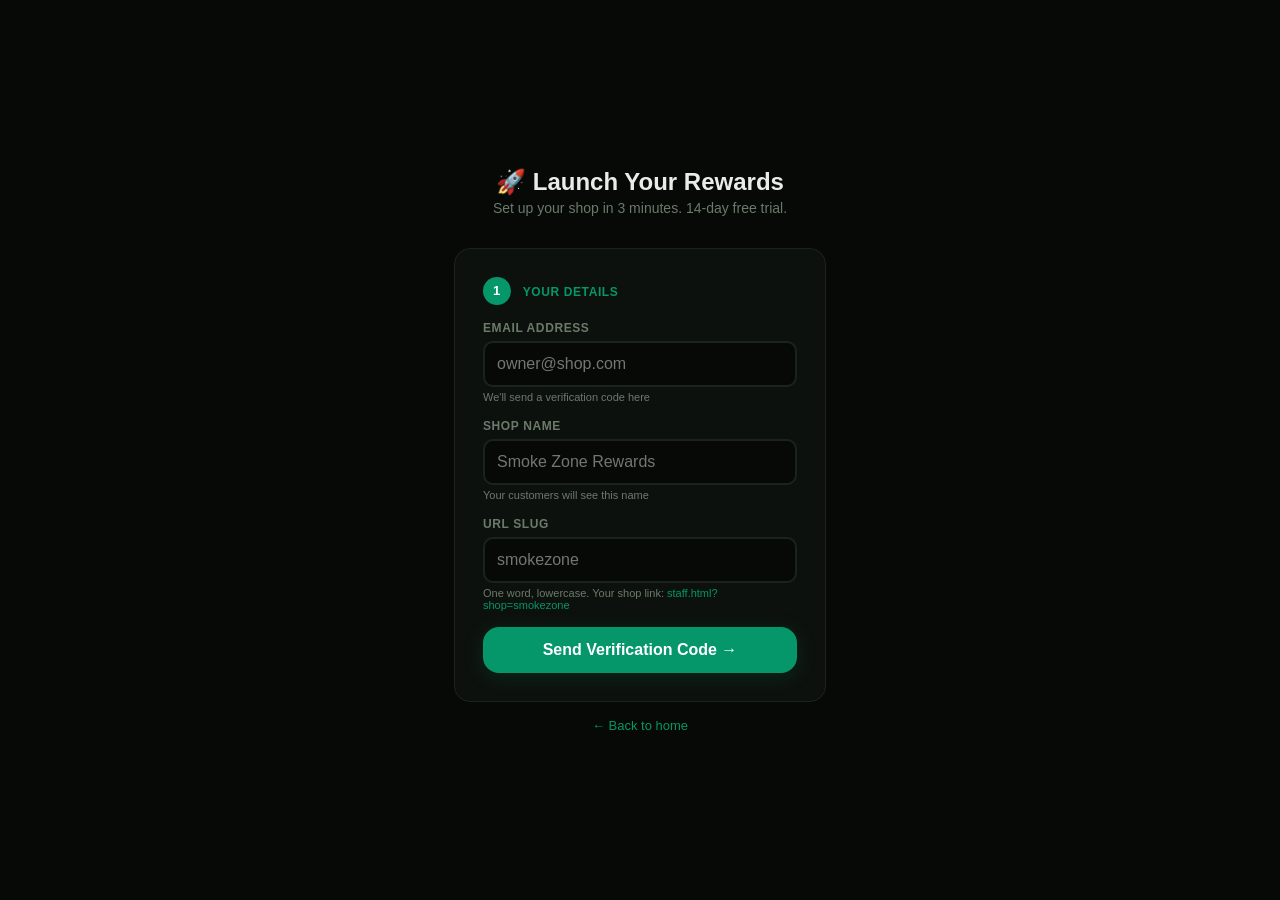
==== admin.html @ e892f33d "v4.0 Multi-tenant SaaS: ?shop=slug routing, per-tenant data isolation, admin onboarding, landing pag" ====
<!DOCTYPE html>
<html lang="en">
<head>
<meta charset="UTF-8">
<meta name="viewport" content="width=device-width, initial-scale=1.0, user-scalable=no, viewport-fit=cover">
<meta name="theme-color" content="#060906">
<title>Setup — Rewards</title>
<style>
*,*::before,*::after{box-sizing:border-box;margin:0;padding:0}
:root{--bg:#060906;--bg-card:#0d110d;--border:#1a241a;--text:#e8ede8;--text-muted:#6b7a6b;--accent:#059669;--accent-glow:rgba(5,150,105,0.18);--danger:#ef4444;--radius:16px;--radius-sm:10px}
body{background:var(--bg);color:var(--text);font-family:-apple-system,BlinkMacSystemFont,'Segoe UI',Roboto,sans-serif;min-height:100dvh;-webkit-font-smoothing:antialiased}
.page{max-width:420px;margin:0 auto;padding:2rem 1.5rem;min-height:100dvh;display:flex;flex-direction:column;justify-content:center}
h1{font-size:1.5rem;font-weight:800;text-align:center;margin-bottom:0.25rem}
.sub{color:var(--text-muted);text-align:center;font-size:0.875rem;margin-bottom:2rem}

.card{background:var(--bg-card);border:1px solid var(--border);border-radius:var(--radius);padding:1.75rem}
.form-group{margin-bottom:1rem}
.form-group label{display:block;font-size:0.75rem;font-weight:700;text-transform:uppercase;letter-spacing:0.05em;color:var(--text-muted);margin-bottom:0.375rem}
.form-group input{width:100%;padding:0.75rem;font-size:1rem;background:var(--bg);border:2px solid var(--border);border-radius:var(--radius-sm);color:var(--text);outline:none;transition:border 0.2s}
.form-group input:focus{border-color:var(--accent)}
.form-group .hint{font-size:0.6875rem;color:var(--text-muted);margin-top:0.25rem}

.btn{display:inline-flex;align-items:center;justify-content:center;gap:0.5rem;width:100%;padding:0.875rem;border:none;border-radius:var(--radius);font-size:1rem;font-weight:700;cursor:pointer;transition:all 0.15s}
.btn-primary{background:var(--accent);color:#fff;box-shadow:0 4px 20px var(--accent-glow)}
.btn-primary:active{transform:scale(0.97)}
.btn-outline{background:transparent;border:2px solid var(--border);color:var(--text-muted)}

.msg{padding:0.75rem;border-radius:8px;font-size:0.8125rem;font-weight:600;margin-top:0.75rem;text-align:center}
.msg-success{background:rgba(5,150,105,0.12);color:var(--accent)}
.msg-error{background:rgba(239,68,68,0.1);color:var(--danger)}
.msg-info{background:rgba(255,255,255,0.04);color:var(--text-muted)}

.urls{margin-top:1.5rem;padding:1rem;background:rgba(5,150,105,0.06);border:1px dashed var(--accent);border-radius:var(--radius-sm);text-align:left}
.urls h3{font-size:0.8125rem;color:var(--accent);margin-bottom:0.5rem}
.urls .url-line{font-size:0.75rem;color:var(--text);font-family:monospace;word-break:break-all;margin-bottom:0.25rem}
.urls .url-label{font-size:0.625rem;color:var(--text-muted);text-transform:uppercase;letter-spacing:0.05em}
.copy-btn{font-size:0.6875rem;padding:0.25rem 0.5rem;background:var(--accent);color:#fff;border:none;border-radius:4px;cursor:pointer;margin-left:0.5rem}

.back-link{text-align:center;margin-top:1rem;font-size:0.8125rem;color:var(--text-muted)}
.back-link a{color:var(--accent);text-decoration:none}

.hidden{display:none!important}
.step-num{display:inline-flex;align-items:center;justify-content:center;width:28px;height:28px;border-radius:50%;background:var(--accent);color:#fff;font-size:0.8125rem;font-weight:700;margin-right:0.5rem}
.step-label{font-size:0.75rem;font-weight:700;color:var(--accent);text-transform:uppercase;letter-spacing:0.05em}
</style>
</head>
<body>
<div class="page">

<!-- STEP 1: Email + Shop Name -->
<div id="step1">
  <h1>🚀 Launch Your Rewards</h1>
  <p class="sub">Set up your shop in 3 minutes. 14-day free trial.</p>
  <div class="card">
    <div class="step-label"><span class="step-num">1</span> Your Details</div>
    <div class="form-group" style="margin-top:1rem">
      <label>Email Address</label>
      <input type="email" id="regEmail" placeholder="owner@shop.com" autocomplete="email">
      <div class="hint">We'll send a verification code here</div>
    </div>
    <div class="form-group">
      <label>Shop Name</label>
      <input type="text" id="regShop" placeholder="Smoke Zone Rewards" autocomplete="off">
      <div class="hint">Your customers will see this name</div>
    </div>
    <div class="form-group">
      <label>URL Slug</label>
      <input type="text" id="regSlug" placeholder="smokezone" autocomplete="off" style="text-transform:lowercase">
      <div class="hint">One word, lowercase. Your shop link: <span id="slugPreview" style="color:var(--accent);">staff.html?shop=smokezone</span></div>
    </div>
    <button class="btn btn-primary" onclick="doRegister()">Send Verification Code →</button>
    <div id="regMsg"></div>
  </div>
  <div class="back-link"><a href="index.html">← Back to home</a></div>
</div>

<!-- STEP 2: Verify Code -->
<div id="step2" class="hidden">
  <h1>📧 Check Your Email</h1>
  <p class="sub">We sent a 6-digit code to <strong id="verifyEmailDisplay"></strong></p>
  <div class="card">
    <div class="step-label"><span class="step-num">2</span> Verify Email</div>
    <div class="form-group" style="margin-top:1rem">
      <label>Verification Code</label>
      <input type="text" id="verifyCode" placeholder="000000" maxlength="6" autocomplete="off" inputmode="numeric" style="text-align:center;font-size:1.5rem;letter-spacing:0.5rem">
    </div>
    <button class="btn btn-primary" onclick="doVerify()">✅ Verify</button>
    <div id="verifyMsg"></div>
  </div>
</div>

<!-- STEP 3: Set Password + PIN -->
<div id="step3" class="hidden">
  <h1>🔐 Secure Your Shop</h1>
  <p class="sub">Set your admin password and staff PIN</p>
  <div class="card">
    <div class="step-label"><span class="step-num">3</span> Set Credentials</div>
    <div class="form-group" style="margin-top:1rem">
      <label>Admin Password</label>
      <input type="password" id="setupPass" placeholder="Min 8 characters" autocomplete="new-password">
    </div>
    <div class="form-group">
      <label>Staff PIN</label>
      <input type="password" id="setupPin" placeholder="4-digit PIN" maxlength="4" autocomplete="off" inputmode="numeric">
      <div class="hint">Your staff uses this to access the panel</div>
    </div>
    <div class="form-group">
      <label>Accent Color (optional)</label>
      <input type="color" id="setupColor" value="#059669" style="width:100%;height:44px;padding:4px;cursor:pointer">
    </div>
    <button class="btn btn-primary" onclick="doSetup()">🎉 Launch My Shop</button>
    <div id="setupMsg"></div>
  </div>
</div>

<!-- STEP 4: Done — Show URLs -->
<div id="step4" class="hidden">
  <h1>🎉 You're Live!</h1>
  <p class="sub">Your rewards program is ready. Share these links:</p>
  <div class="card">
    <div class="step-label"><span class="step-num">✓</span> Your Shop Links</div>
    <div class="urls">
      <div class="url-label">Staff Panel (for employees)</div>
      <div class="url-line" id="staffUrl">staff.html?shop=...</div>
      <div class="url-label" style="margin-top:0.75rem">Customer Portal (for customers)</div>
      <div class="url-line" id="custUrl">customer.html?shop=...</div>
    </div>
    <div style="display:flex;gap:0.5rem;margin-top:1rem">
      <button class="btn btn-primary" onclick="openStaff()">🔐 Open Staff Panel</button>
      <button class="btn btn-outline" onclick="copyUrls()">📋 Copy Links</button>
    </div>
    <div id="doneMsg"></div>
  </div>
</div>

</div>

<script>
// ═══════════════════════
// BACKEND — local dev or Render
// ═══════════════════════

var API = 'https://rewards-auth.onrender.com';
// For local testing: var API = 'http://localhost:5000';

var pendingEmail = null;
var pendingSlug = null;
var pendingShop = null;
var pendingToken = null;

// ═══════════════════════
// SLUG PREVIEW
// ═══════════════════════

document.getElementById('regSlug').addEventListener('input', function(){
  var v = this.value.replace(/[^a-z0-9-]/g,'').toLowerCase();
  this.value = v;
  document.getElementById('slugPreview').textContent = v ? 'staff.html?shop='+v : 'staff.html?shop=...';
});

// ═══════════════════════
// STEP 1: Register
// ═══════════════════════

async function doRegister(){
  var email = document.getElementById('regEmail').value.trim();
  var shop = document.getElementById('regShop').value.trim();
  var slug = document.getElementById('regSlug').value.trim();
  var el = document.getElementById('regMsg');

  if(!email||!email.includes('@')){ el.innerHTML='<div class="msg msg-error">Enter a valid email</div>'; return; }
  if(!shop){ el.innerHTML='<div class="msg msg-error">Enter your shop name</div>'; return; }
  if(!slug||slug.length<3){ el.innerHTML='<div class="msg msg-error">URL slug needs at least 3 characters</div>'; return; }

  el.innerHTML='<div class="msg msg-info">Sending verification code...</div>';

  try {
    var resp = await fetch(API+'/register', {
      method:'POST',
      headers:{'Content-Type':'application/json'},
      body:JSON.stringify({email:email, shop_name:shop, slug:slug})
    });
    var data = await resp.json();

    if(!resp.ok){ el.innerHTML='<div class="msg msg-error">'+data.error+'</div>'; return; }

    pendingEmail = email;
    pendingSlug = slug;
    pendingShop = shop;

    document.getElementById('step1').classList.add('hidden');
    document.getElementById('verifyEmailDisplay').textContent = email;
    document.getElementById('step2').classList.remove('hidden');

  } catch(e){
    // If backend is unreachable, show the plan
    console.error(e);
    el.innerHTML='<div class="msg msg-info">Backend not available. Ask Rick to deploy the Render server first (@dejes).</div>';
  }
}

// ═══════════════════════
// STEP 2: Verify
// ═══════════════════════

async function doVerify(){
  var code = document.getElementById('verifyCode').value.trim();
  var el = document.getElementById('verifyMsg');

  if(!code||code.length<6){ el.innerHTML='<div class="msg msg-error">Enter the 6-digit code from your email</div>'; return; }

  el.innerHTML='<div class="msg msg-info">Verifying...</div>';

  try {
    var resp = await fetch(API+'/verify', {
      method:'POST',
      headers:{'Content-Type':'application/json'},
      body:JSON.stringify({email:pendingEmail, code:code})
    });
    var data = await resp.json();

    if(!resp.ok){ el.innerHTML='<div class="msg msg-error">'+data.error+'</div>'; return; }

    pendingToken = data.token;

    document.getElementById('step2').classList.add('hidden');
    document.getElementById('step3').classList.remove('hidden');

  } catch(e){
    el.innerHTML='<div class="msg msg-error">Connection failed. Check your internet.</div>';
  }
}

// ═══════════════════════
// STEP 3: Set Password + PIN → Create Shop
// ═══════════════════════

async function doSetup(){
  var pass = document.getElementById('setupPass').value;
  var pin = document.getElementById('setupPin').value;
  var color = document.getElementById('setupColor').value;
  var el = document.getElementById('setupMsg');

  if(!pass||pass.length<8){ el.innerHTML='<div class="msg msg-error">Password must be at least 8 characters</div>'; return; }
  if(!pin||pin.length<4){ el.innerHTML='<div class="msg msg-error">Enter a 4-digit staff PIN</div>'; return; }

  el.innerHTML='<div class="msg msg-info">Creating your shop...</div>';

  try {
    var resp = await fetch(API+'/setup', {
      method:'POST',
      headers:{
        'Content-Type':'application/json',
        'Authorization':'Bearer '+pendingToken
      },
      body:JSON.stringify({
        slug:pendingSlug,
        shop_name:pendingShop,
        password:pass,
        pin:pin,
        accent_color:color
      })
    });
    var data = await resp.json();

    if(!resp.ok){ el.innerHTML='<div class="msg msg-error">'+data.error+'</div>'; return; }

    // Show success
    document.getElementById('step3').classList.add('hidden');
    var base = window.location.href.replace('admin.html','');
    document.getElementById('staffUrl').textContent = base+'staff.html?shop='+pendingSlug;
    document.getElementById('custUrl').textContent = base+'customer.html?shop='+pendingSlug;
    document.getElementById('step4').classList.remove('hidden');

  } catch(e){
    el.innerHTML='<div class="msg msg-error">Connection failed. Check your internet.</div>';
  }
}

// ═══════════════════════
// STEP 4: Open / Copy
// ═══════════════════════

function openStaff(){
  var url = document.getElementById('staffUrl').textContent;
  window.open(url, '_blank');
}

function copyUrls(){
  var staff = document.getElementById('staffUrl').textContent;
  var cust = document.getElementById('custUrl').textContent;
  var text = 'Staff Panel: '+staff+'\nCustomer Portal: '+cust;
  if(navigator.clipboard){
    navigator.clipboard.writeText(text).then(function(){
      document.getElementById('doneMsg').innerHTML='<div class="msg msg-success">✅ Copied!</div>';
    });
  }
}
</script>
</body>
</html>
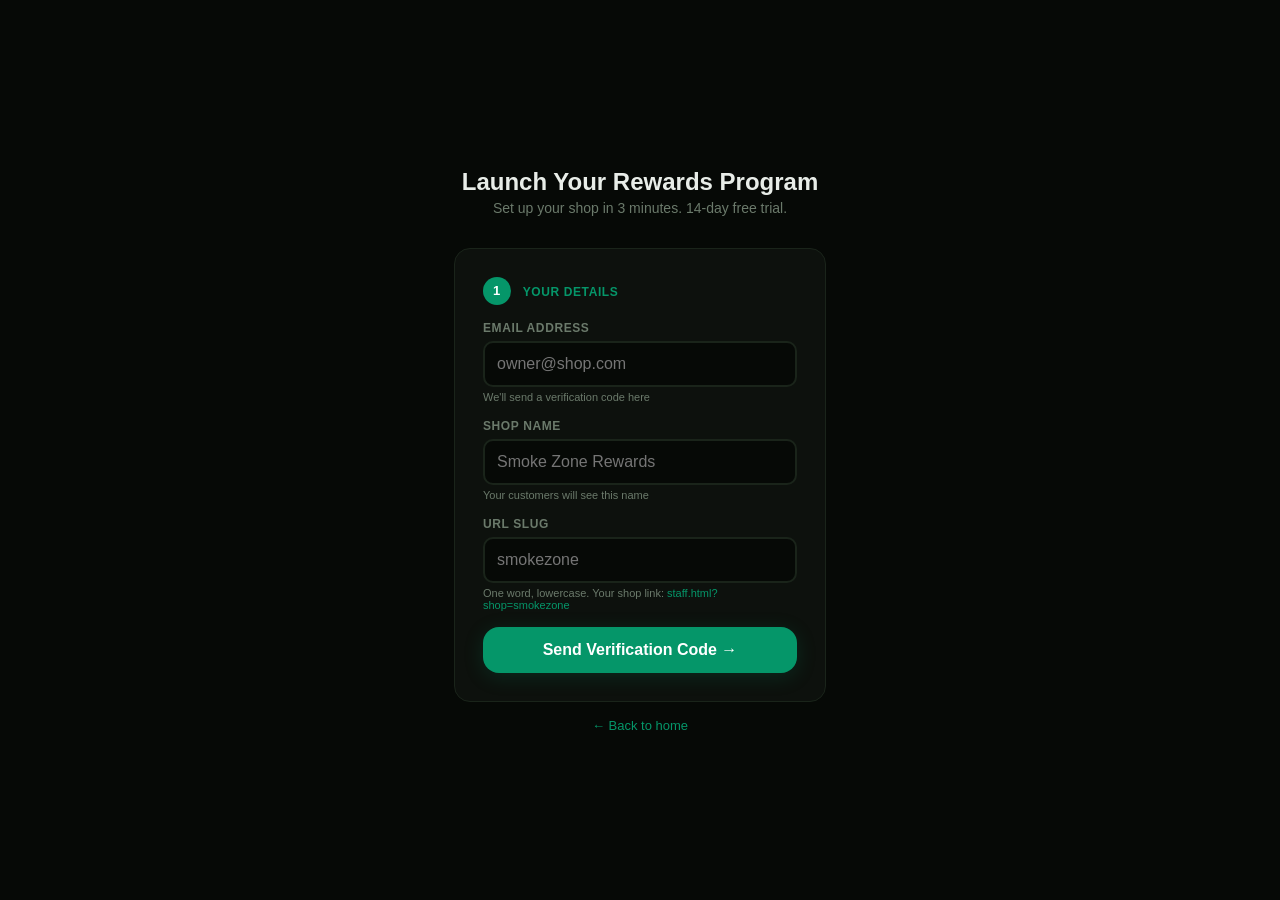
==== commit 608a0320: "Professional redesign: real photos, SVG icons, no emojis, dark hero, fixed render.yaml" ====
--- a/admin.html
+++ b/admin.html
@@ -4,7 +4,7 @@
 <meta charset="UTF-8">
 <meta name="viewport" content="width=device-width, initial-scale=1.0, user-scalable=no, viewport-fit=cover">
 <meta name="theme-color" content="#060906">
-<title>Setup — Rewards</title>
+<title>Shop Setup — Cuts & Rewards</title>
 <style>
 *,*::before,*::after{box-sizing:border-box;margin:0;padding:0}
 :root{--bg:#060906;--bg-card:#0d110d;--border:#1a241a;--text:#e8ede8;--text-muted:#6b7a6b;--accent:#059669;--accent-glow:rgba(5,150,105,0.18);--danger:#ef4444;--radius:16px;--radius-sm:10px}
@@ -49,7 +49,7 @@
 
 <!-- STEP 1: Email + Shop Name -->
 <div id="step1">
-  <h1>🚀 Launch Your Rewards</h1>
+  <h1>Launch Your Rewards Program</h1>
   <p class="sub">Set up your shop in 3 minutes. 14-day free trial.</p>
   <div class="card">
     <div class="step-label"><span class="step-num">1</span> Your Details</div>
@@ -84,7 +84,7 @@
       <label>Verification Code</label>
       <input type="text" id="verifyCode" placeholder="000000" maxlength="6" autocomplete="off" inputmode="numeric" style="text-align:center;font-size:1.5rem;letter-spacing:0.5rem">
     </div>
-    <button class="btn btn-primary" onclick="doVerify()">✅ Verify</button>
+    <button class="btn btn-primary" onclick="doVerify()">Verify Code</button>
     <div id="verifyMsg"></div>
   </div>
 </div>
@@ -108,14 +108,14 @@
       <label>Accent Color (optional)</label>
       <input type="color" id="setupColor" value="#059669" style="width:100%;height:44px;padding:4px;cursor:pointer">
     </div>
-    <button class="btn btn-primary" onclick="doSetup()">🎉 Launch My Shop</button>
+    <button class="btn btn-primary" onclick="doSetup()">Launch My Shop</button>
     <div id="setupMsg"></div>
   </div>
 </div>
 
 <!-- STEP 4: Done — Show URLs -->
 <div id="step4" class="hidden">
-  <h1>🎉 You're Live!</h1>
+  <h1>You're Live!</h1>
   <p class="sub">Your rewards program is ready. Share these links:</p>
   <div class="card">
     <div class="step-label"><span class="step-num">✓</span> Your Shop Links</div>
@@ -140,8 +140,8 @@
 // BACKEND — local dev or Render
 // ═══════════════════════
 
-var API = 'https://rewards-auth.onrender.com';
-// For local testing: var API = 'http://localhost:5000';
+var API = 'http://localhost:5000';
+// When deployed to Render, change to: var API = 'https://rewards-auth.onrender.com';
 
 var pendingEmail = null;
 var pendingSlug = null;
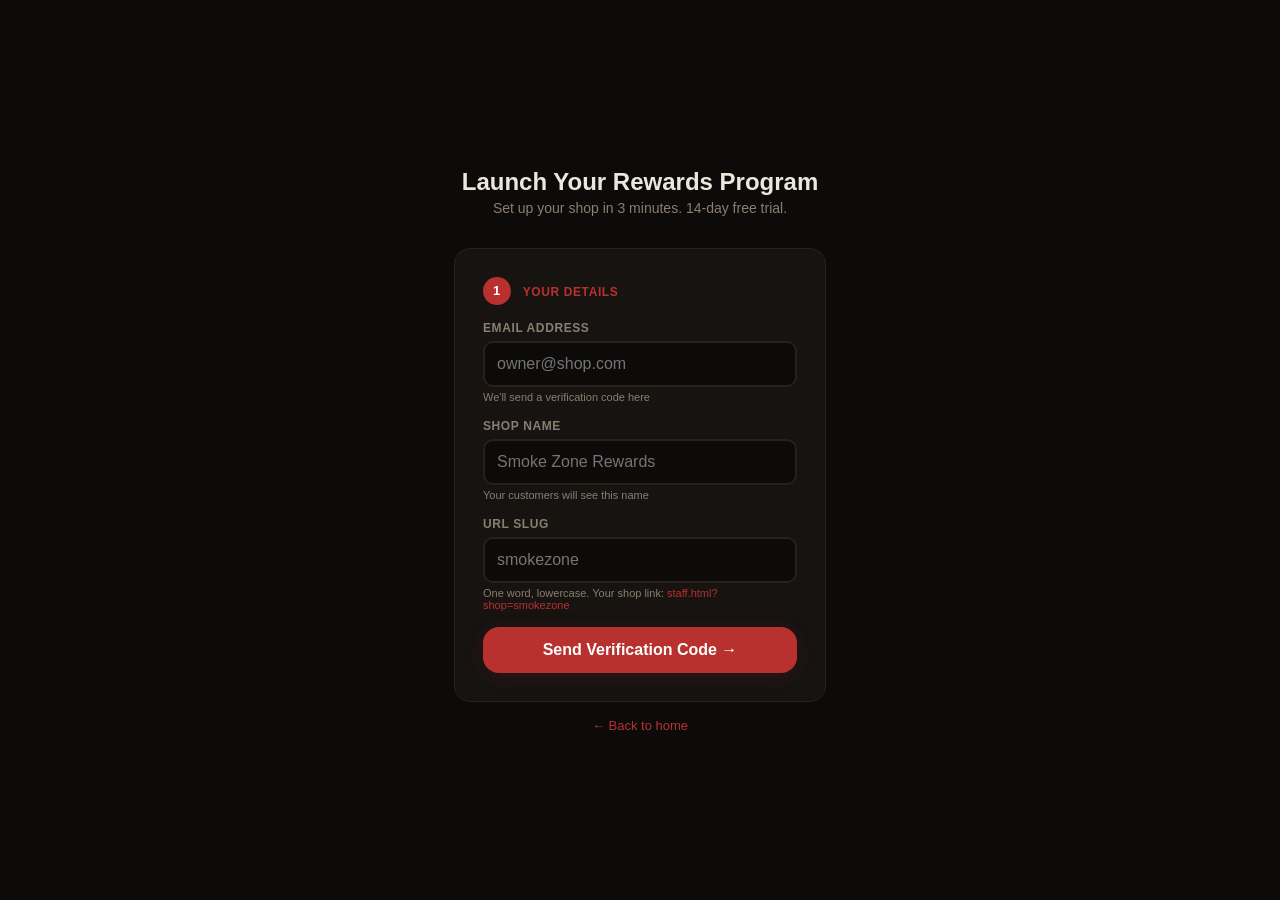
==== commit dc64e9ef: "Barber aesthetic: deep burgundy, warm leather tones, gold accents" ====
--- a/admin.html
+++ b/admin.html
@@ -3,11 +3,11 @@
 <head>
 <meta charset="UTF-8">
 <meta name="viewport" content="width=device-width, initial-scale=1.0, user-scalable=no, viewport-fit=cover">
-<meta name="theme-color" content="#060906">
+<meta name="theme-color" content="#0d0b0a">
 <title>Shop Setup — Cuts & Rewards</title>
 <style>
 *,*::before,*::after{box-sizing:border-box;margin:0;padding:0}
-:root{--bg:#060906;--bg-card:#0d110d;--border:#1a241a;--text:#e8ede8;--text-muted:#6b7a6b;--accent:#059669;--accent-glow:rgba(5,150,105,0.18);--danger:#ef4444;--radius:16px;--radius-sm:10px}
+:root{--bg:#0d0b0a;--bg-card:#161311;--border:#26211c;--text:#ede6dc;--text-muted:#8a7e70;--accent:#b8312f;--accent-glow:rgba(184,49,47,0.15);--danger:#ef4444;--radius:16px;--radius-sm:10px}
 body{background:var(--bg);color:var(--text);font-family:-apple-system,BlinkMacSystemFont,'Segoe UI',Roboto,sans-serif;min-height:100dvh;-webkit-font-smoothing:antialiased}
 .page{max-width:420px;margin:0 auto;padding:2rem 1.5rem;min-height:100dvh;display:flex;flex-direction:column;justify-content:center}
 h1{font-size:1.5rem;font-weight:800;text-align:center;margin-bottom:0.25rem}
@@ -26,11 +26,11 @@
 .btn-outline{background:transparent;border:2px solid var(--border);color:var(--text-muted)}
 
 .msg{padding:0.75rem;border-radius:8px;font-size:0.8125rem;font-weight:600;margin-top:0.75rem;text-align:center}
-.msg-success{background:rgba(5,150,105,0.12);color:var(--accent)}
+.msg-success{background:rgba(184,49,47,0.1);color:var(--accent)}
 .msg-error{background:rgba(239,68,68,0.1);color:var(--danger)}
 .msg-info{background:rgba(255,255,255,0.04);color:var(--text-muted)}
 
-.urls{margin-top:1.5rem;padding:1rem;background:rgba(5,150,105,0.06);border:1px dashed var(--accent);border-radius:var(--radius-sm);text-align:left}
+.urls{margin-top:1.5rem;padding:1rem;background:rgba(184,49,47,0.06);border:1px dashed var(--accent);border-radius:var(--radius-sm);text-align:left}
 .urls h3{font-size:0.8125rem;color:var(--accent);margin-bottom:0.5rem}
 .urls .url-line{font-size:0.75rem;color:var(--text);font-family:monospace;word-break:break-all;margin-bottom:0.25rem}
 .urls .url-label{font-size:0.625rem;color:var(--text-muted);text-transform:uppercase;letter-spacing:0.05em}
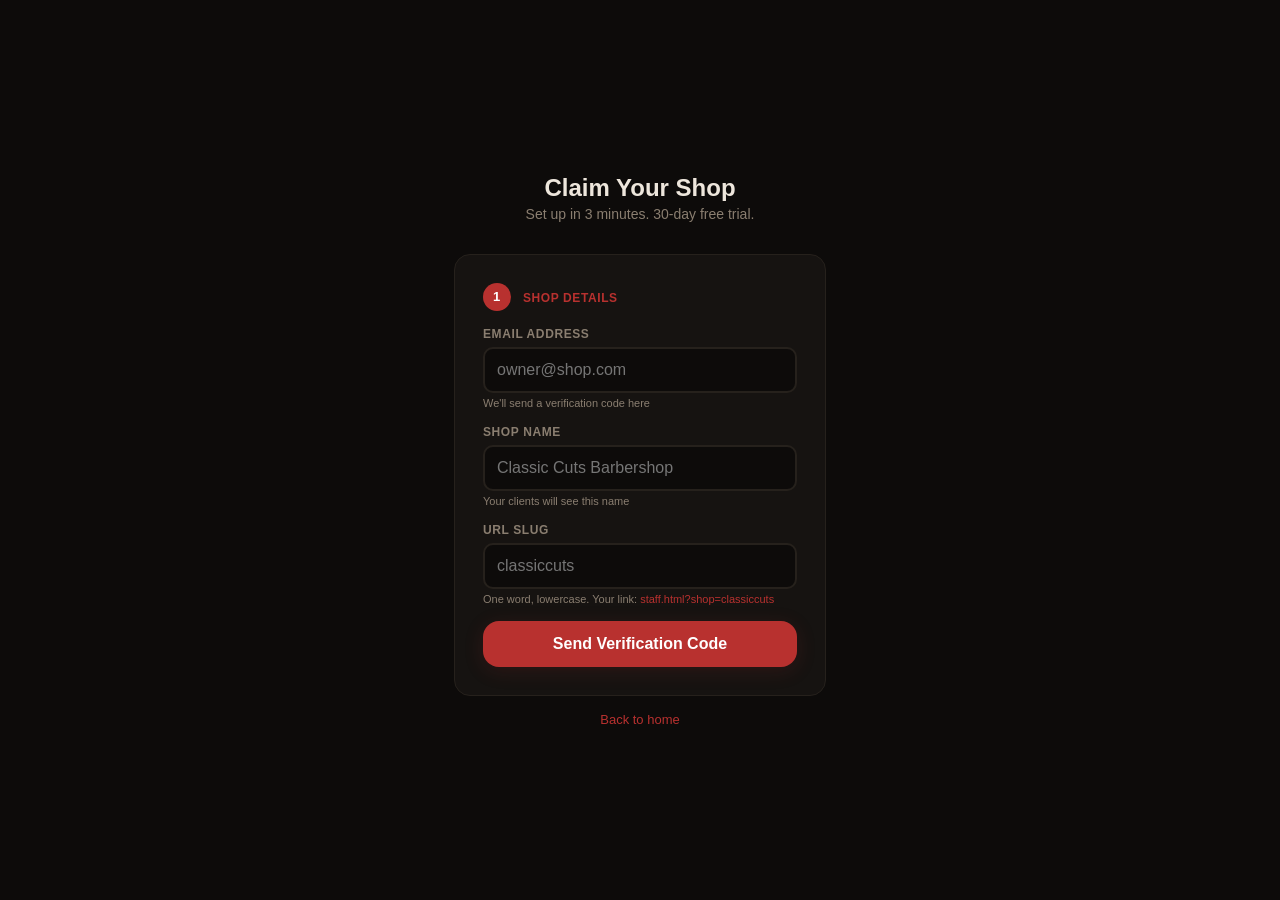
==== commit 7bc0de3f: "Full rebrand: ChairBook — no emoji, no green, barber psychology language" ====
--- a/admin.html
+++ b/admin.html
@@ -4,10 +4,10 @@
 <meta charset="UTF-8">
 <meta name="viewport" content="width=device-width, initial-scale=1.0, user-scalable=no, viewport-fit=cover">
 <meta name="theme-color" content="#0d0b0a">
-<title>Shop Setup — Cuts & Rewards</title>
+<title>Claim Your Shop — ChairBook</title>
 <style>
 *,*::before,*::after{box-sizing:border-box;margin:0;padding:0}
-:root{--bg:#0d0b0a;--bg-card:#161311;--border:#26211c;--text:#ede6dc;--text-muted:#8a7e70;--accent:#b8312f;--accent-glow:rgba(184,49,47,0.15);--danger:#ef4444;--radius:16px;--radius-sm:10px}
+:root{--bg:#0d0b0a;--bg-card:#161311;--border:#26211c;--text:#ede6dc;--text-muted:#8a7e70;--accent:#b8312f;--accent-glow:rgba(184,49,47,0.15);--danger:#ef4444;--gold:#c49b3f;--radius:16px;--radius-sm:10px}
 body{background:var(--bg);color:var(--text);font-family:-apple-system,BlinkMacSystemFont,'Segoe UI',Roboto,sans-serif;min-height:100dvh;-webkit-font-smoothing:antialiased}
 .page{max-width:420px;margin:0 auto;padding:2rem 1.5rem;min-height:100dvh;display:flex;flex-direction:column;justify-content:center}
 h1{font-size:1.5rem;font-weight:800;text-align:center;margin-bottom:0.25rem}
@@ -30,8 +30,8 @@
 .msg-error{background:rgba(239,68,68,0.1);color:var(--danger)}
 .msg-info{background:rgba(255,255,255,0.04);color:var(--text-muted)}
 
-.urls{margin-top:1.5rem;padding:1rem;background:rgba(184,49,47,0.06);border:1px dashed var(--accent);border-radius:var(--radius-sm);text-align:left}
-.urls h3{font-size:0.8125rem;color:var(--accent);margin-bottom:0.5rem}
+.urls{margin-top:1.5rem;padding:1rem;background:rgba(196,155,63,0.06);border:1px dashed var(--gold);border-radius:var(--radius-sm);text-align:left}
+.urls h3{font-size:0.8125rem;color:var(--gold);margin-bottom:0.5rem}
 .urls .url-line{font-size:0.75rem;color:var(--text);font-family:monospace;word-break:break-all;margin-bottom:0.25rem}
 .urls .url-label{font-size:0.625rem;color:var(--text-muted);text-transform:uppercase;letter-spacing:0.05em}
 .copy-btn{font-size:0.6875rem;padding:0.25rem 0.5rem;background:var(--accent);color:#fff;border:none;border-radius:4px;cursor:pointer;margin-left:0.5rem}
@@ -49,10 +49,10 @@
 
 <!-- STEP 1: Email + Shop Name -->
 <div id="step1">
-  <h1>Launch Your Rewards Program</h1>
-  <p class="sub">Set up your shop in 3 minutes. 14-day free trial.</p>
-  <div class="card">
-    <div class="step-label"><span class="step-num">1</span> Your Details</div>
+  <h1>Claim Your Shop</h1>
+  <p class="sub">Set up in 3 minutes. 30-day free trial.</p>
+  <div class="card">
+    <div class="step-label"><span class="step-num">1</span> Shop Details</div>
     <div class="form-group" style="margin-top:1rem">
       <label>Email Address</label>
       <input type="email" id="regEmail" placeholder="owner@shop.com" autocomplete="email">
@@ -60,23 +60,23 @@
     </div>
     <div class="form-group">
       <label>Shop Name</label>
-      <input type="text" id="regShop" placeholder="Smoke Zone Rewards" autocomplete="off">
-      <div class="hint">Your customers will see this name</div>
+      <input type="text" id="regShop" placeholder="Classic Cuts Barbershop" autocomplete="off">
+      <div class="hint">Your clients will see this name</div>
     </div>
     <div class="form-group">
       <label>URL Slug</label>
-      <input type="text" id="regSlug" placeholder="smokezone" autocomplete="off" style="text-transform:lowercase">
-      <div class="hint">One word, lowercase. Your shop link: <span id="slugPreview" style="color:var(--accent);">staff.html?shop=smokezone</span></div>
-    </div>
-    <button class="btn btn-primary" onclick="doRegister()">Send Verification Code →</button>
+      <input type="text" id="regSlug" placeholder="classiccuts" autocomplete="off" style="text-transform:lowercase">
+      <div class="hint">One word, lowercase. Your link: <span id="slugPreview" style="color:var(--accent);">staff.html?shop=classiccuts</span></div>
+    </div>
+    <button class="btn btn-primary" onclick="doRegister()">Send Verification Code</button>
     <div id="regMsg"></div>
   </div>
-  <div class="back-link"><a href="index.html">← Back to home</a></div>
+  <div class="back-link"><a href="index.html">Back to home</a></div>
 </div>
 
 <!-- STEP 2: Verify Code -->
 <div id="step2" class="hidden">
-  <h1>📧 Check Your Email</h1>
+  <h1>Check Your Email</h1>
   <p class="sub">We sent a 6-digit code to <strong id="verifyEmailDisplay"></strong></p>
   <div class="card">
     <div class="step-label"><span class="step-num">2</span> Verify Email</div>
@@ -91,7 +91,7 @@
 
 <!-- STEP 3: Set Password + PIN -->
 <div id="step3" class="hidden">
-  <h1>🔐 Secure Your Shop</h1>
+  <h1>Secure Your Shop</h1>
   <p class="sub">Set your admin password and staff PIN</p>
   <div class="card">
     <div class="step-label"><span class="step-num">3</span> Set Credentials</div>
@@ -102,11 +102,11 @@
     <div class="form-group">
       <label>Staff PIN</label>
       <input type="password" id="setupPin" placeholder="4-digit PIN" maxlength="4" autocomplete="off" inputmode="numeric">
-      <div class="hint">Your staff uses this to access the panel</div>
+      <div class="hint">Your barbers use this to access the panel</div>
     </div>
     <div class="form-group">
       <label>Accent Color (optional)</label>
-      <input type="color" id="setupColor" value="#059669" style="width:100%;height:44px;padding:4px;cursor:pointer">
+      <input type="color" id="setupColor" value="#b8312f" style="width:100%;height:44px;padding:4px;cursor:pointer">
     </div>
     <button class="btn btn-primary" onclick="doSetup()">Launch My Shop</button>
     <div id="setupMsg"></div>
@@ -115,19 +115,19 @@
 
 <!-- STEP 4: Done — Show URLs -->
 <div id="step4" class="hidden">
-  <h1>You're Live!</h1>
-  <p class="sub">Your rewards program is ready. Share these links:</p>
-  <div class="card">
-    <div class="step-label"><span class="step-num">✓</span> Your Shop Links</div>
+  <h1>You're Live</h1>
+  <p class="sub">Your client book is ready. Share these links:</p>
+  <div class="card">
+    <div class="step-label"><span class="step-num" style="background:var(--gold)">OK</span> Your Shop Links</div>
     <div class="urls">
-      <div class="url-label">Staff Panel (for employees)</div>
+      <div class="url-label">Staff Panel (for your barbers)</div>
       <div class="url-line" id="staffUrl">staff.html?shop=...</div>
-      <div class="url-label" style="margin-top:0.75rem">Customer Portal (for customers)</div>
+      <div class="url-label" style="margin-top:0.75rem">Client Portal (for your clients)</div>
       <div class="url-line" id="custUrl">customer.html?shop=...</div>
     </div>
     <div style="display:flex;gap:0.5rem;margin-top:1rem">
-      <button class="btn btn-primary" onclick="openStaff()">🔐 Open Staff Panel</button>
-      <button class="btn btn-outline" onclick="copyUrls()">📋 Copy Links</button>
+      <button class="btn btn-primary" onclick="openStaff()">Open Staff Panel</button>
+      <button class="btn btn-outline" onclick="copyUrls()">Copy Links</button>
     </div>
     <div id="doneMsg"></div>
   </div>
@@ -193,9 +193,8 @@
     document.getElementById('step2').classList.remove('hidden');
 
   } catch(e){
-    // If backend is unreachable, show the plan
     console.error(e);
-    el.innerHTML='<div class="msg msg-info">Backend not available. Ask Rick to deploy the Render server first (@dejes).</div>';
+    el.innerHTML='<div class="msg msg-info">Backend not available. Deploy the Render server first.</div>';
   }
 }
 
@@ -232,7 +231,7 @@
 }
 
 // ═══════════════════════
-// STEP 3: Set Password + PIN → Create Shop
+// STEP 3: Set Password + PIN — Create Shop
 // ═══════════════════════
 
 async function doSetup(){
@@ -265,7 +264,6 @@
 
     if(!resp.ok){ el.innerHTML='<div class="msg msg-error">'+data.error+'</div>'; return; }
 
-    // Show success
     document.getElementById('step3').classList.add('hidden');
     var base = window.location.href.replace('admin.html','');
     document.getElementById('staffUrl').textContent = base+'staff.html?shop='+pendingSlug;
@@ -289,10 +287,10 @@
 function copyUrls(){
   var staff = document.getElementById('staffUrl').textContent;
   var cust = document.getElementById('custUrl').textContent;
-  var text = 'Staff Panel: '+staff+'\nCustomer Portal: '+cust;
+  var text = 'Staff Panel: '+staff+'\nClient Portal: '+cust;
   if(navigator.clipboard){
     navigator.clipboard.writeText(text).then(function(){
-      document.getElementById('doneMsg').innerHTML='<div class="msg msg-success">✅ Copied!</div>';
+      document.getElementById('doneMsg').innerHTML='<div class="msg msg-success">Copied!</div>';
     });
   }
 }
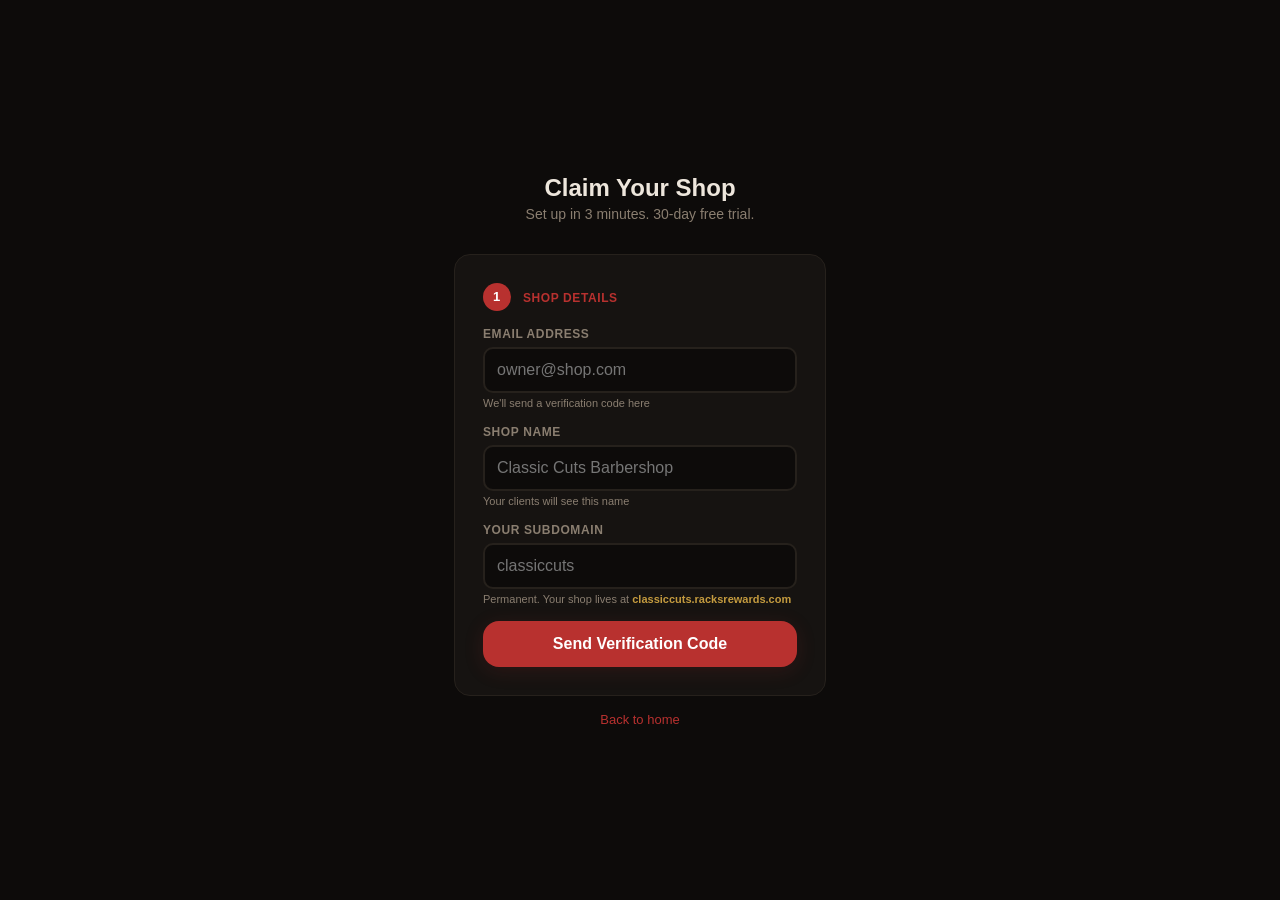
==== commit b60cfee3: "Subdomain onboarding: barbers get permanent yourshop.racksrewards.com" ====
--- a/admin.html
+++ b/admin.html
@@ -64,9 +64,9 @@
       <div class="hint">Your clients will see this name</div>
     </div>
     <div class="form-group">
-      <label>URL Slug</label>
+      <label>Your Subdomain</label>
       <input type="text" id="regSlug" placeholder="classiccuts" autocomplete="off" style="text-transform:lowercase">
-      <div class="hint">One word, lowercase. Your link: <span id="slugPreview" style="color:var(--accent);">staff.html?shop=classiccuts</span></div>
+      <div class="hint">Permanent. Your shop lives at <span id="slugPreview" style="color:var(--gold);font-weight:700;">classiccuts.racksrewards.com</span></div>
     </div>
     <button class="btn btn-primary" onclick="doRegister()">Send Verification Code</button>
     <div id="regMsg"></div>
@@ -116,14 +116,16 @@
 <!-- STEP 4: Done — Show URLs -->
 <div id="step4" class="hidden">
   <h1>You're Live</h1>
-  <p class="sub">Your client book is ready. Share these links:</p>
+  <p class="sub">Your shop is ready. Share your domain:</p>
   <div class="card">
-    <div class="step-label"><span class="step-num" style="background:var(--gold)">OK</span> Your Shop Links</div>
+    <div class="step-label"><span class="step-num" style="background:var(--gold)">OK</span> Your Domain</div>
     <div class="urls">
-      <div class="url-label">Staff Panel (for your barbers)</div>
-      <div class="url-line" id="staffUrl">staff.html?shop=...</div>
-      <div class="url-label" style="margin-top:0.75rem">Client Portal (for your clients)</div>
-      <div class="url-line" id="custUrl">customer.html?shop=...</div>
+      <div class="url-label">Your Shop Home</div>
+      <div class="url-line" id="staffUrl" style="font-size:1rem;font-weight:700;color:var(--gold);">classiccuts.racksrewards.com</div>
+      <div class="url-label" style="margin-top:0.75rem">Direct Staff Access</div>
+      <div class="url-line" id="custUrl">classiccuts.racksrewards.com/staff</div>
+      <div class="url-label" style="margin-top:0.75rem">Client Access</div>
+      <div class="url-line" id="clientUrl">classiccuts.racksrewards.com</div>
     </div>
     <div style="display:flex;gap:0.5rem;margin-top:1rem">
       <button class="btn btn-primary" onclick="openStaff()">Open Staff Panel</button>
@@ -155,7 +157,7 @@
 document.getElementById('regSlug').addEventListener('input', function(){
   var v = this.value.replace(/[^a-z0-9-]/g,'').toLowerCase();
   this.value = v;
-  document.getElementById('slugPreview').textContent = v ? 'staff.html?shop='+v : 'staff.html?shop=...';
+  document.getElementById('slugPreview').textContent = v ? v+'.racksrewards.com' : 'classiccuts.racksrewards.com';
 });
 
 // ═══════════════════════
@@ -265,9 +267,9 @@
     if(!resp.ok){ el.innerHTML='<div class="msg msg-error">'+data.error+'</div>'; return; }
 
     document.getElementById('step3').classList.add('hidden');
-    var base = window.location.href.replace('admin.html','');
-    document.getElementById('staffUrl').textContent = base+'staff.html?shop='+pendingSlug;
-    document.getElementById('custUrl').textContent = base+'customer.html?shop='+pendingSlug;
+    document.getElementById('staffUrl').textContent = pendingSlug+'.racksrewards.com';
+    document.getElementById('custUrl').textContent = pendingSlug+'.racksrewards.com/staff';
+    document.getElementById('clientUrl').textContent = pendingSlug+'.racksrewards.com';
     document.getElementById('step4').classList.remove('hidden');
 
   } catch(e){
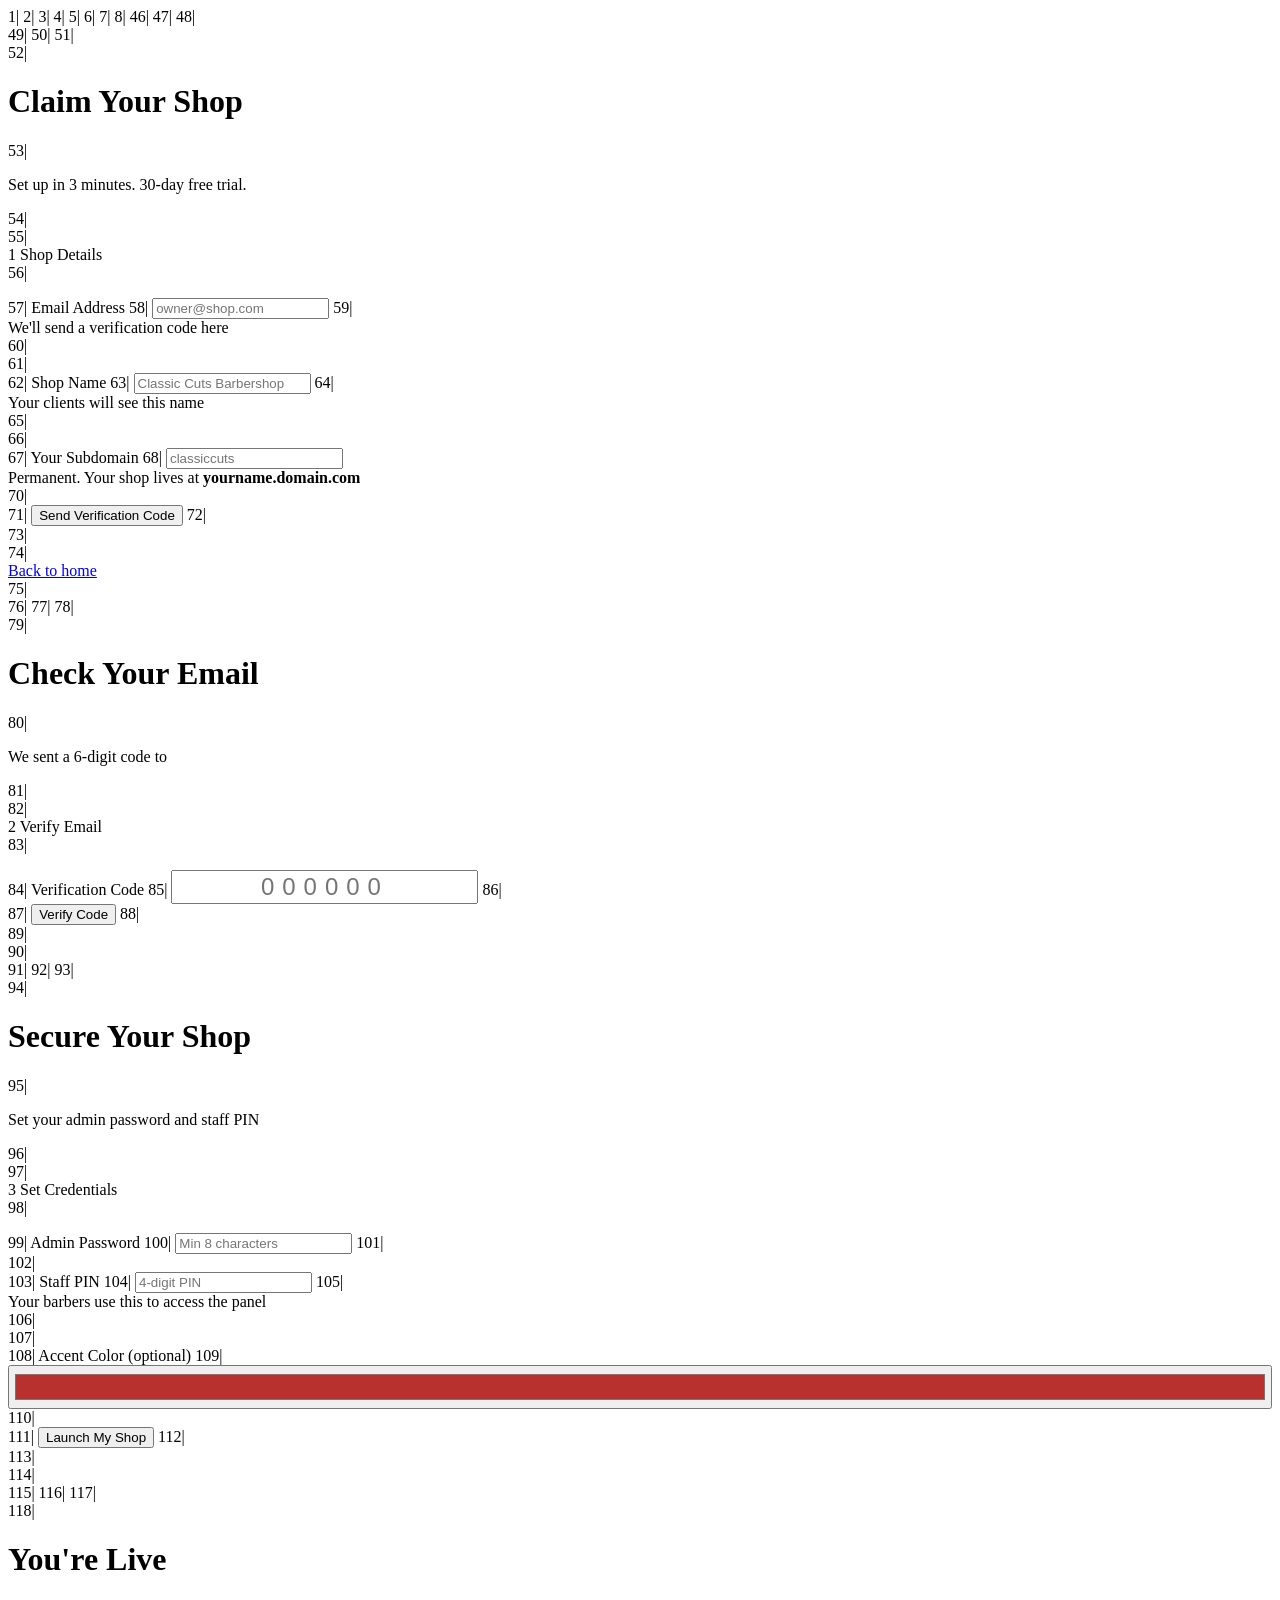
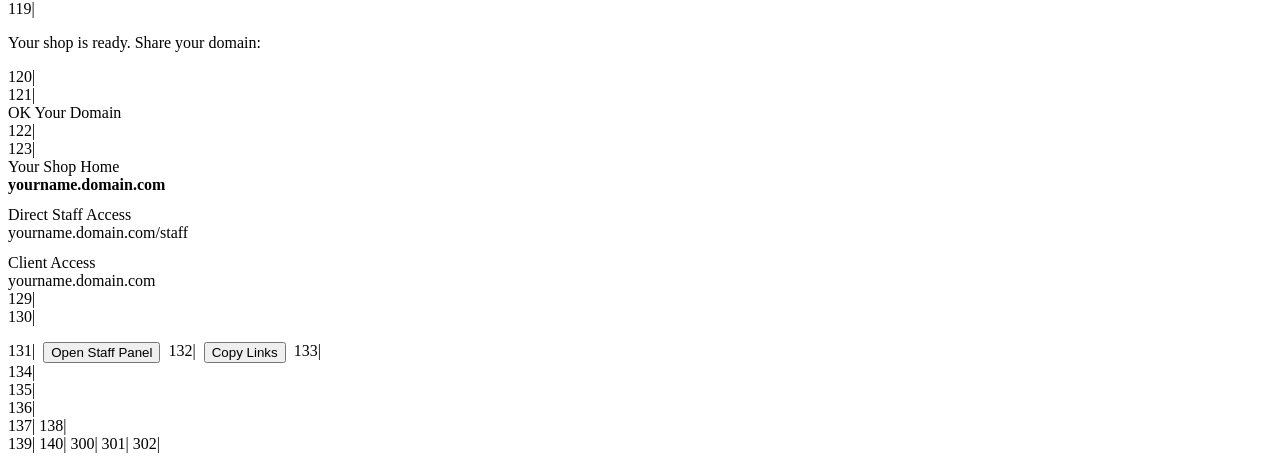
==== commit 19d311dd: "ChairBook domain is configurable — separate from racksrewards.com. Set DOMAIN in app.js + admin.html" ====
--- a/admin.html
+++ b/admin.html
@@ -1,301 +1,305 @@
-<!DOCTYPE html>
-<html lang="en">
-<head>
-<meta charset="UTF-8">
-<meta name="viewport" content="width=device-width, initial-scale=1.0, user-scalable=no, viewport-fit=cover">
-<meta name="theme-color" content="#0d0b0a">
-<title>Claim Your Shop — ChairBook</title>
-<style>
-*,*::before,*::after{box-sizing:border-box;margin:0;padding:0}
-:root{--bg:#0d0b0a;--bg-card:#161311;--border:#26211c;--text:#ede6dc;--text-muted:#8a7e70;--accent:#b8312f;--accent-glow:rgba(184,49,47,0.15);--danger:#ef4444;--gold:#c49b3f;--radius:16px;--radius-sm:10px}
-body{background:var(--bg);color:var(--text);font-family:-apple-system,BlinkMacSystemFont,'Segoe UI',Roboto,sans-serif;min-height:100dvh;-webkit-font-smoothing:antialiased}
-.page{max-width:420px;margin:0 auto;padding:2rem 1.5rem;min-height:100dvh;display:flex;flex-direction:column;justify-content:center}
-h1{font-size:1.5rem;font-weight:800;text-align:center;margin-bottom:0.25rem}
-.sub{color:var(--text-muted);text-align:center;font-size:0.875rem;margin-bottom:2rem}
+     1|<!DOCTYPE html>
+     2|<html lang="en">
+     3|<head>
+     4|<meta charset="UTF-8">
+     5|<meta name="viewport" content="width=device-width, initial-scale=1.0, user-scalable=no, viewport-fit=cover">
+     6|<meta name="theme-color" content="#0d0b0a">
+     7|<title>Claim Your Shop — ChairBook</title>
+     8|<style>
+     9|*,*::before,*::after{box-sizing:border-box;margin:0;padding:0}
+    10|:root{--bg:#0d0b0a;--bg-card:#161311;--border:#26211c;--text:#ede6dc;--text-muted:#8a7e70;--accent:#b8312f;--accent-glow:rgba(184,49,47,0.15);--danger:#ef4444;--gold:#c49b3f;--radius:16px;--radius-sm:10px}
+    11|body{background:var(--bg);color:var(--text);font-family:-apple-system,BlinkMacSystemFont,'Segoe UI',Roboto,sans-serif;min-height:100dvh;-webkit-font-smoothing:antialiased}
+    12|.page{max-width:420px;margin:0 auto;padding:2rem 1.5rem;min-height:100dvh;display:flex;flex-direction:column;justify-content:center}
+    13|h1{font-size:1.5rem;font-weight:800;text-align:center;margin-bottom:0.25rem}
+    14|.sub{color:var(--text-muted);text-align:center;font-size:0.875rem;margin-bottom:2rem}
+    15|
+    16|.card{background:var(--bg-card);border:1px solid var(--border);border-radius:var(--radius);padding:1.75rem}
+    17|.form-group{margin-bottom:1rem}
+    18|.form-group label{display:block;font-size:0.75rem;font-weight:700;text-transform:uppercase;letter-spacing:0.05em;color:var(--text-muted);margin-bottom:0.375rem}
+    19|.form-group input{width:100%;padding:0.75rem;font-size:1rem;background:var(--bg);border:2px solid var(--border);border-radius:var(--radius-sm);color:var(--text);outline:none;transition:border 0.2s}
+    20|.form-group input:focus{border-color:var(--accent)}
+    21|.form-group .hint{font-size:0.6875rem;color:var(--text-muted);margin-top:0.25rem}
+    22|
+    23|.btn{display:inline-flex;align-items:center;justify-content:center;gap:0.5rem;width:100%;padding:0.875rem;border:none;border-radius:var(--radius);font-size:1rem;font-weight:700;cursor:pointer;transition:all 0.15s}
+    24|.btn-primary{background:var(--accent);color:#fff;box-shadow:0 4px 20px var(--accent-glow)}
+    25|.btn-primary:active{transform:scale(0.97)}
+    26|.btn-outline{background:transparent;border:2px solid var(--border);color:var(--text-muted)}
+    27|
+    28|.msg{padding:0.75rem;border-radius:8px;font-size:0.8125rem;font-weight:600;margin-top:0.75rem;text-align:center}
+    29|.msg-success{background:rgba(184,49,47,0.1);color:var(--accent)}
+    30|.msg-error{background:rgba(239,68,68,0.1);color:var(--danger)}
+    31|.msg-info{background:rgba(255,255,255,0.04);color:var(--text-muted)}
+    32|
+    33|.urls{margin-top:1.5rem;padding:1rem;background:rgba(196,155,63,0.06);border:1px dashed var(--gold);border-radius:var(--radius-sm);text-align:left}
+    34|.urls h3{font-size:0.8125rem;color:var(--gold);margin-bottom:0.5rem}
+    35|.urls .url-line{font-size:0.75rem;color:var(--text);font-family:monospace;word-break:break-all;margin-bottom:0.25rem}
+    36|.urls .url-label{font-size:0.625rem;color:var(--text-muted);text-transform:uppercase;letter-spacing:0.05em}
+    37|.copy-btn{font-size:0.6875rem;padding:0.25rem 0.5rem;background:var(--accent);color:#fff;border:none;border-radius:4px;cursor:pointer;margin-left:0.5rem}
+    38|
+    39|.back-link{text-align:center;margin-top:1rem;font-size:0.8125rem;color:var(--text-muted)}
+    40|.back-link a{color:var(--accent);text-decoration:none}
+    41|
+    42|.hidden{display:none!important}
+    43|.step-num{display:inline-flex;align-items:center;justify-content:center;width:28px;height:28px;border-radius:50%;background:var(--accent);color:#fff;font-size:0.8125rem;font-weight:700;margin-right:0.5rem}
+    44|.step-label{font-size:0.75rem;font-weight:700;color:var(--accent);text-transform:uppercase;letter-spacing:0.05em}
+    45|</style>
+    46|</head>
+    47|<body>
+    48|<div class="page">
+    49|
+    50|<!-- STEP 1: Email + Shop Name -->
+    51|<div id="step1">
+    52|  <h1>Claim Your Shop</h1>
+    53|  <p class="sub">Set up in 3 minutes. 30-day free trial.</p>
+    54|  <div class="card">
+    55|    <div class="step-label"><span class="step-num">1</span> Shop Details</div>
+    56|    <div class="form-group" style="margin-top:1rem">
+    57|      <label>Email Address</label>
+    58|      <input type="email" id="regEmail" placeholder="owner@shop.com" autocomplete="email">
+    59|      <div class="hint">We'll send a verification code here</div>
+    60|    </div>
+    61|    <div class="form-group">
+    62|      <label>Shop Name</label>
+    63|      <input type="text" id="regShop" placeholder="Classic Cuts Barbershop" autocomplete="off">
+    64|      <div class="hint">Your clients will see this name</div>
+    65|    </div>
+    66|    <div class="form-group">
+    67|      <label>Your Subdomain</label>
+    68|      <input type="text" id="regSlug" placeholder="classiccuts" autocomplete="off" style="text-transform:lowercase">
+    <div class="hint">Permanent. Your shop lives at <span id="slugPreview" style="color:var(--gold);font-weight:700;">yourname.domain.com</span></div>
+    70|    </div>
+    71|    <button class="btn btn-primary" onclick="doRegister()">Send Verification Code</button>
+    72|    <div id="regMsg"></div>
+    73|  </div>
+    74|  <div class="back-link"><a href="index.html">Back to home</a></div>
+    75|</div>
+    76|
+    77|<!-- STEP 2: Verify Code -->
+    78|<div id="step2" class="hidden">
+    79|  <h1>Check Your Email</h1>
+    80|  <p class="sub">We sent a 6-digit code to <strong id="verifyEmailDisplay"></strong></p>
+    81|  <div class="card">
+    82|    <div class="step-label"><span class="step-num">2</span> Verify Email</div>
+    83|    <div class="form-group" style="margin-top:1rem">
+    84|      <label>Verification Code</label>
+    85|      <input type="text" id="verifyCode" placeholder="000000" maxlength="6" autocomplete="off" inputmode="numeric" style="text-align:center;font-size:1.5rem;letter-spacing:0.5rem">
+    86|    </div>
+    87|    <button class="btn btn-primary" onclick="doVerify()">Verify Code</button>
+    88|    <div id="verifyMsg"></div>
+    89|  </div>
+    90|</div>
+    91|
+    92|<!-- STEP 3: Set Password + PIN -->
+    93|<div id="step3" class="hidden">
+    94|  <h1>Secure Your Shop</h1>
+    95|  <p class="sub">Set your admin password and staff PIN</p>
+    96|  <div class="card">
+    97|    <div class="step-label"><span class="step-num">3</span> Set Credentials</div>
+    98|    <div class="form-group" style="margin-top:1rem">
+    99|      <label>Admin Password</label>
+   100|      <input type="password" id="setupPass" placeholder="Min 8 characters" autocomplete="new-password">
+   101|    </div>
+   102|    <div class="form-group">
+   103|      <label>Staff PIN</label>
+   104|      <input type="password" id="setupPin" placeholder="4-digit PIN" maxlength="4" autocomplete="off" inputmode="numeric">
+   105|      <div class="hint">Your barbers use this to access the panel</div>
+   106|    </div>
+   107|    <div class="form-group">
+   108|      <label>Accent Color (optional)</label>
+   109|      <input type="color" id="setupColor" value="#b8312f" style="width:100%;height:44px;padding:4px;cursor:pointer">
+   110|    </div>
+   111|    <button class="btn btn-primary" onclick="doSetup()">Launch My Shop</button>
+   112|    <div id="setupMsg"></div>
+   113|  </div>
+   114|</div>
+   115|
+   116|<!-- STEP 4: Done — Show URLs -->
+   117|<div id="step4" class="hidden">
+   118|  <h1>You're Live</h1>
+   119|  <p class="sub">Your shop is ready. Share your domain:</p>
+   120|  <div class="card">
+   121|    <div class="step-label"><span class="step-num" style="background:var(--gold)">OK</span> Your Domain</div>
+   122|    <div class="urls">
+   123|      <div class="url-label">Your Shop Home</div>
+   <div class="url-line" id="staffUrl" style="font-size:1rem;font-weight:700;color:var(--gold);">yourname.domain.com</div>
+   <div class="url-label" style="margin-top:0.75rem">Direct Staff Access</div>
+   <div class="url-line" id="custUrl">yourname.domain.com/staff</div>
+   <div class="url-label" style="margin-top:0.75rem">Client Access</div>
+   <div class="url-line" id="clientUrl">yourname.domain.com</div>
+   129|    </div>
+   130|    <div style="display:flex;gap:0.5rem;margin-top:1rem">
+   131|      <button class="btn btn-primary" onclick="openStaff()">Open Staff Panel</button>
+   132|      <button class="btn btn-outline" onclick="copyUrls()">Copy Links</button>
+   133|    </div>
+   134|    <div id="doneMsg"></div>
+   135|  </div>
+   136|</div>
+   137|
+   138|</div>
+   139|
+   140|<script>
+   141|// ═══════════════════════
+   142|// BACKEND — local dev or Render
+   143|// ═══════════════════════
+   144|
+   var API = 'http://localhost:5000';
+   // When deployed to Render, change to: var API = 'https://rewards-auth.onrender.com';
 
-.card{background:var(--bg-card);border:1px solid var(--border);border-radius:var(--radius);padding:1.75rem}
-.form-group{margin-bottom:1rem}
-.form-group label{display:block;font-size:0.75rem;font-weight:700;text-transform:uppercase;letter-spacing:0.05em;color:var(--text-muted);margin-bottom:0.375rem}
-.form-group input{width:100%;padding:0.75rem;font-size:1rem;background:var(--bg);border:2px solid var(--border);border-radius:var(--radius-sm);color:var(--text);outline:none;transition:border 0.2s}
-.form-group input:focus{border-color:var(--accent)}
-.form-group .hint{font-size:0.6875rem;color:var(--text-muted);margin-top:0.25rem}
+   // ── CONFIG: Set your ChairBook domain ──
+   var DOMAIN = 'yourdomain.com';  // ← CHANGE THIS to your ChairBook domain
 
-.btn{display:inline-flex;align-items:center;justify-content:center;gap:0.5rem;width:100%;padding:0.875rem;border:none;border-radius:var(--radius);font-size:1rem;font-weight:700;cursor:pointer;transition:all 0.15s}
-.btn-primary{background:var(--accent);color:#fff;box-shadow:0 4px 20px var(--accent-glow)}
-.btn-primary:active{transform:scale(0.97)}
-.btn-outline{background:transparent;border:2px solid var(--border);color:var(--text-muted)}
-
-.msg{padding:0.75rem;border-radius:8px;font-size:0.8125rem;font-weight:600;margin-top:0.75rem;text-align:center}
-.msg-success{background:rgba(184,49,47,0.1);color:var(--accent)}
-.msg-error{background:rgba(239,68,68,0.1);color:var(--danger)}
-.msg-info{background:rgba(255,255,255,0.04);color:var(--text-muted)}
-
-.urls{margin-top:1.5rem;padding:1rem;background:rgba(196,155,63,0.06);border:1px dashed var(--gold);border-radius:var(--radius-sm);text-align:left}
-.urls h3{font-size:0.8125rem;color:var(--gold);margin-bottom:0.5rem}
-.urls .url-line{font-size:0.75rem;color:var(--text);font-family:monospace;word-break:break-all;margin-bottom:0.25rem}
-.urls .url-label{font-size:0.625rem;color:var(--text-muted);text-transform:uppercase;letter-spacing:0.05em}
-.copy-btn{font-size:0.6875rem;padding:0.25rem 0.5rem;background:var(--accent);color:#fff;border:none;border-radius:4px;cursor:pointer;margin-left:0.5rem}
-
-.back-link{text-align:center;margin-top:1rem;font-size:0.8125rem;color:var(--text-muted)}
-.back-link a{color:var(--accent);text-decoration:none}
-
-.hidden{display:none!important}
-.step-num{display:inline-flex;align-items:center;justify-content:center;width:28px;height:28px;border-radius:50%;background:var(--accent);color:#fff;font-size:0.8125rem;font-weight:700;margin-right:0.5rem}
-.step-label{font-size:0.75rem;font-weight:700;color:var(--accent);text-transform:uppercase;letter-spacing:0.05em}
-</style>
-</head>
-<body>
-<div class="page">
-
-<!-- STEP 1: Email + Shop Name -->
-<div id="step1">
-  <h1>Claim Your Shop</h1>
-  <p class="sub">Set up in 3 minutes. 30-day free trial.</p>
-  <div class="card">
-    <div class="step-label"><span class="step-num">1</span> Shop Details</div>
-    <div class="form-group" style="margin-top:1rem">
-      <label>Email Address</label>
-      <input type="email" id="regEmail" placeholder="owner@shop.com" autocomplete="email">
-      <div class="hint">We'll send a verification code here</div>
-    </div>
-    <div class="form-group">
-      <label>Shop Name</label>
-      <input type="text" id="regShop" placeholder="Classic Cuts Barbershop" autocomplete="off">
-      <div class="hint">Your clients will see this name</div>
-    </div>
-    <div class="form-group">
-      <label>Your Subdomain</label>
-      <input type="text" id="regSlug" placeholder="classiccuts" autocomplete="off" style="text-transform:lowercase">
-      <div class="hint">Permanent. Your shop lives at <span id="slugPreview" style="color:var(--gold);font-weight:700;">classiccuts.racksrewards.com</span></div>
-    </div>
-    <button class="btn btn-primary" onclick="doRegister()">Send Verification Code</button>
-    <div id="regMsg"></div>
-  </div>
-  <div class="back-link"><a href="index.html">Back to home</a></div>
-</div>
-
-<!-- STEP 2: Verify Code -->
-<div id="step2" class="hidden">
-  <h1>Check Your Email</h1>
-  <p class="sub">We sent a 6-digit code to <strong id="verifyEmailDisplay"></strong></p>
-  <div class="card">
-    <div class="step-label"><span class="step-num">2</span> Verify Email</div>
-    <div class="form-group" style="margin-top:1rem">
-      <label>Verification Code</label>
-      <input type="text" id="verifyCode" placeholder="000000" maxlength="6" autocomplete="off" inputmode="numeric" style="text-align:center;font-size:1.5rem;letter-spacing:0.5rem">
-    </div>
-    <button class="btn btn-primary" onclick="doVerify()">Verify Code</button>
-    <div id="verifyMsg"></div>
-  </div>
-</div>
-
-<!-- STEP 3: Set Password + PIN -->
-<div id="step3" class="hidden">
-  <h1>Secure Your Shop</h1>
-  <p class="sub">Set your admin password and staff PIN</p>
-  <div class="card">
-    <div class="step-label"><span class="step-num">3</span> Set Credentials</div>
-    <div class="form-group" style="margin-top:1rem">
-      <label>Admin Password</label>
-      <input type="password" id="setupPass" placeholder="Min 8 characters" autocomplete="new-password">
-    </div>
-    <div class="form-group">
-      <label>Staff PIN</label>
-      <input type="password" id="setupPin" placeholder="4-digit PIN" maxlength="4" autocomplete="off" inputmode="numeric">
-      <div class="hint">Your barbers use this to access the panel</div>
-    </div>
-    <div class="form-group">
-      <label>Accent Color (optional)</label>
-      <input type="color" id="setupColor" value="#b8312f" style="width:100%;height:44px;padding:4px;cursor:pointer">
-    </div>
-    <button class="btn btn-primary" onclick="doSetup()">Launch My Shop</button>
-    <div id="setupMsg"></div>
-  </div>
-</div>
-
-<!-- STEP 4: Done — Show URLs -->
-<div id="step4" class="hidden">
-  <h1>You're Live</h1>
-  <p class="sub">Your shop is ready. Share your domain:</p>
-  <div class="card">
-    <div class="step-label"><span class="step-num" style="background:var(--gold)">OK</span> Your Domain</div>
-    <div class="urls">
-      <div class="url-label">Your Shop Home</div>
-      <div class="url-line" id="staffUrl" style="font-size:1rem;font-weight:700;color:var(--gold);">classiccuts.racksrewards.com</div>
-      <div class="url-label" style="margin-top:0.75rem">Direct Staff Access</div>
-      <div class="url-line" id="custUrl">classiccuts.racksrewards.com/staff</div>
-      <div class="url-label" style="margin-top:0.75rem">Client Access</div>
-      <div class="url-line" id="clientUrl">classiccuts.racksrewards.com</div>
-    </div>
-    <div style="display:flex;gap:0.5rem;margin-top:1rem">
-      <button class="btn btn-primary" onclick="openStaff()">Open Staff Panel</button>
-      <button class="btn btn-outline" onclick="copyUrls()">Copy Links</button>
-    </div>
-    <div id="doneMsg"></div>
-  </div>
-</div>
-
-</div>
-
-<script>
-// ═══════════════════════
-// BACKEND — local dev or Render
-// ═══════════════════════
-
-var API = 'http://localhost:5000';
-// When deployed to Render, change to: var API = 'https://rewards-auth.onrender.com';
-
-var pendingEmail = null;
-var pendingSlug = null;
-var pendingShop = null;
-var pendingToken = null;
-
-// ═══════════════════════
-// SLUG PREVIEW
-// ═══════════════════════
-
-document.getElementById('regSlug').addEventListener('input', function(){
-  var v = this.value.replace(/[^a-z0-9-]/g,'').toLowerCase();
-  this.value = v;
-  document.getElementById('slugPreview').textContent = v ? v+'.racksrewards.com' : 'classiccuts.racksrewards.com';
-});
-
-// ═══════════════════════
-// STEP 1: Register
-// ═══════════════════════
-
-async function doRegister(){
-  var email = document.getElementById('regEmail').value.trim();
-  var shop = document.getElementById('regShop').value.trim();
-  var slug = document.getElementById('regSlug').value.trim();
-  var el = document.getElementById('regMsg');
-
-  if(!email||!email.includes('@')){ el.innerHTML='<div class="msg msg-error">Enter a valid email</div>'; return; }
-  if(!shop){ el.innerHTML='<div class="msg msg-error">Enter your shop name</div>'; return; }
-  if(!slug||slug.length<3){ el.innerHTML='<div class="msg msg-error">URL slug needs at least 3 characters</div>'; return; }
-
-  el.innerHTML='<div class="msg msg-info">Sending verification code...</div>';
-
-  try {
-    var resp = await fetch(API+'/register', {
-      method:'POST',
-      headers:{'Content-Type':'application/json'},
-      body:JSON.stringify({email:email, shop_name:shop, slug:slug})
-    });
-    var data = await resp.json();
-
-    if(!resp.ok){ el.innerHTML='<div class="msg msg-error">'+data.error+'</div>'; return; }
-
-    pendingEmail = email;
-    pendingSlug = slug;
-    pendingShop = shop;
-
-    document.getElementById('step1').classList.add('hidden');
-    document.getElementById('verifyEmailDisplay').textContent = email;
-    document.getElementById('step2').classList.remove('hidden');
-
-  } catch(e){
-    console.error(e);
-    el.innerHTML='<div class="msg msg-info">Backend not available. Deploy the Render server first.</div>';
-  }
-}
-
-// ═══════════════════════
-// STEP 2: Verify
-// ═══════════════════════
-
-async function doVerify(){
-  var code = document.getElementById('verifyCode').value.trim();
-  var el = document.getElementById('verifyMsg');
-
-  if(!code||code.length<6){ el.innerHTML='<div class="msg msg-error">Enter the 6-digit code from your email</div>'; return; }
-
-  el.innerHTML='<div class="msg msg-info">Verifying...</div>';
-
-  try {
-    var resp = await fetch(API+'/verify', {
-      method:'POST',
-      headers:{'Content-Type':'application/json'},
-      body:JSON.stringify({email:pendingEmail, code:code})
-    });
-    var data = await resp.json();
-
-    if(!resp.ok){ el.innerHTML='<div class="msg msg-error">'+data.error+'</div>'; return; }
-
-    pendingToken = data.token;
-
-    document.getElementById('step2').classList.add('hidden');
-    document.getElementById('step3').classList.remove('hidden');
-
-  } catch(e){
-    el.innerHTML='<div class="msg msg-error">Connection failed. Check your internet.</div>';
-  }
-}
-
-// ═══════════════════════
-// STEP 3: Set Password + PIN — Create Shop
-// ═══════════════════════
-
-async function doSetup(){
-  var pass = document.getElementById('setupPass').value;
-  var pin = document.getElementById('setupPin').value;
-  var color = document.getElementById('setupColor').value;
-  var el = document.getElementById('setupMsg');
-
-  if(!pass||pass.length<8){ el.innerHTML='<div class="msg msg-error">Password must be at least 8 characters</div>'; return; }
-  if(!pin||pin.length<4){ el.innerHTML='<div class="msg msg-error">Enter a 4-digit staff PIN</div>'; return; }
-
-  el.innerHTML='<div class="msg msg-info">Creating your shop...</div>';
-
-  try {
-    var resp = await fetch(API+'/setup', {
-      method:'POST',
-      headers:{
-        'Content-Type':'application/json',
-        'Authorization':'Bearer '+pendingToken
-      },
-      body:JSON.stringify({
-        slug:pendingSlug,
-        shop_name:pendingShop,
-        password:pass,
-        pin:pin,
-        accent_color:color
-      })
-    });
-    var data = await resp.json();
-
-    if(!resp.ok){ el.innerHTML='<div class="msg msg-error">'+data.error+'</div>'; return; }
-
-    document.getElementById('step3').classList.add('hidden');
-    document.getElementById('staffUrl').textContent = pendingSlug+'.racksrewards.com';
-    document.getElementById('custUrl').textContent = pendingSlug+'.racksrewards.com/staff';
-    document.getElementById('clientUrl').textContent = pendingSlug+'.racksrewards.com';
-    document.getElementById('step4').classList.remove('hidden');
-
-  } catch(e){
-    el.innerHTML='<div class="msg msg-error">Connection failed. Check your internet.</div>';
-  }
-}
-
-// ═══════════════════════
-// STEP 4: Open / Copy
-// ═══════════════════════
-
-function openStaff(){
-  var url = document.getElementById('staffUrl').textContent;
-  window.open(url, '_blank');
-}
-
-function copyUrls(){
-  var staff = document.getElementById('staffUrl').textContent;
-  var cust = document.getElementById('custUrl').textContent;
-  var text = 'Staff Panel: '+staff+'\nClient Portal: '+cust;
-  if(navigator.clipboard){
-    navigator.clipboard.writeText(text).then(function(){
-      document.getElementById('doneMsg').innerHTML='<div class="msg msg-success">Copied!</div>';
-    });
-  }
-}
-</script>
-</body>
-</html>
+   var pendingEmail = null;
+   149|var pendingSlug = null;
+   150|var pendingShop = null;
+   151|var pendingToken = null;
+   152|
+   153|// ═══════════════════════
+   154|// SLUG PREVIEW
+   155|// ═══════════════════════
+   156|
+   document.getElementById('regSlug').addEventListener('input', function(){
+     var v = this.value.replace(/[^a-z0-9-]/g,'').toLowerCase();
+     this.value = v;
+     document.getElementById('slugPreview').textContent = v ? v+'.'+DOMAIN : 'yourname.'+DOMAIN;
+   });
+   162|
+   163|// ═══════════════════════
+   164|// STEP 1: Register
+   165|// ═══════════════════════
+   166|
+   167|async function doRegister(){
+   168|  var email = document.getElementById('regEmail').value.trim();
+   169|  var shop = document.getElementById('regShop').value.trim();
+   170|  var slug = document.getElementById('regSlug').value.trim();
+   171|  var el = document.getElementById('regMsg');
+   172|
+   173|  if(!email||!email.includes('@')){ el.innerHTML='<div class="msg msg-error">Enter a valid email</div>'; return; }
+   174|  if(!shop){ el.innerHTML='<div class="msg msg-error">Enter your shop name</div>'; return; }
+   175|  if(!slug||slug.length<3){ el.innerHTML='<div class="msg msg-error">URL slug needs at least 3 characters</div>'; return; }
+   176|
+   177|  el.innerHTML='<div class="msg msg-info">Sending verification code...</div>';
+   178|
+   179|  try {
+   180|    var resp = await fetch(API+'/register', {
+   181|      method:'POST',
+   182|      headers:{'Content-Type':'application/json'},
+   183|      body:JSON.stringify({email:email, shop_name:shop, slug:slug})
+   184|    });
+   185|    var data = await resp.json();
+   186|
+   187|    if(!resp.ok){ el.innerHTML='<div class="msg msg-error">'+data.error+'</div>'; return; }
+   188|
+   189|    pendingEmail = email;
+   190|    pendingSlug = slug;
+   191|    pendingShop = shop;
+   192|
+   193|    document.getElementById('step1').classList.add('hidden');
+   194|    document.getElementById('verifyEmailDisplay').textContent = email;
+   195|    document.getElementById('step2').classList.remove('hidden');
+   196|
+   197|  } catch(e){
+   198|    console.error(e);
+   199|    el.innerHTML='<div class="msg msg-info">Backend not available. Deploy the Render server first.</div>';
+   200|  }
+   201|}
+   202|
+   203|// ═══════════════════════
+   204|// STEP 2: Verify
+   205|// ═══════════════════════
+   206|
+   207|async function doVerify(){
+   208|  var code = document.getElementById('verifyCode').value.trim();
+   209|  var el = document.getElementById('verifyMsg');
+   210|
+   211|  if(!code||code.length<6){ el.innerHTML='<div class="msg msg-error">Enter the 6-digit code from your email</div>'; return; }
+   212|
+   213|  el.innerHTML='<div class="msg msg-info">Verifying...</div>';
+   214|
+   215|  try {
+   216|    var resp = await fetch(API+'/verify', {
+   217|      method:'POST',
+   218|      headers:{'Content-Type':'application/json'},
+   219|      body:JSON.stringify({email:pendingEmail, code:code})
+   220|    });
+   221|    var data = await resp.json();
+   222|
+   223|    if(!resp.ok){ el.innerHTML='<div class="msg msg-error">'+data.error+'</div>'; return; }
+   224|
+   225|    pendingToken = data.token;
+   226|
+   227|    document.getElementById('step2').classList.add('hidden');
+   228|    document.getElementById('step3').classList.remove('hidden');
+   229|
+   230|  } catch(e){
+   231|    el.innerHTML='<div class="msg msg-error">Connection failed. Check your internet.</div>';
+   232|  }
+   233|}
+   234|
+   235|// ═══════════════════════
+   236|// STEP 3: Set Password + PIN — Create Shop
+   237|// ═══════════════════════
+   238|
+   239|async function doSetup(){
+   240|  var pass = document.getElementById('setupPass').value;
+   241|  var pin = document.getElementById('setupPin').value;
+   242|  var color = document.getElementById('setupColor').value;
+   243|  var el = document.getElementById('setupMsg');
+   244|
+   245|  if(!pass||pass.length<8){ el.innerHTML='<div class="msg msg-error">Password must be at least 8 characters</div>'; return; }
+   246|  if(!pin||pin.length<4){ el.innerHTML='<div class="msg msg-error">Enter a 4-digit staff PIN</div>'; return; }
+   247|
+   248|  el.innerHTML='<div class="msg msg-info">Creating your shop...</div>';
+   249|
+   250|  try {
+   251|    var resp = await fetch(API+'/setup', {
+   252|      method:'POST',
+   253|      headers:{
+   254|        'Content-Type':'application/json',
+   255|        'Authorization':'Bearer '+pendingToken
+   256|      },
+   257|      body:JSON.stringify({
+   258|        slug:pendingSlug,
+   259|        shop_name:pendingShop,
+   260|        password:pass,
+   261|        pin:pin,
+   262|        accent_color:color
+   263|      })
+   264|    });
+   265|    var data = await resp.json();
+   266|
+   267|    if(!resp.ok){ el.innerHTML='<div class="msg msg-error">'+data.error+'</div>'; return; }
+   268|
+   269|    document.getElementById('step3').classList.add('hidden');
+   270|    document.getElementById('staffUrl').textContent = pendingSlug+'.'+DOMAIN;
+   271|    document.getElementById('custUrl').textContent = pendingSlug+'.'+DOMAIN+'/staff';
+   272|    document.getElementById('clientUrl').textContent = pendingSlug+'.'+DOMAIN;
+   273|    document.getElementById('step4').classList.remove('hidden');
+   274|
+   275|  } catch(e){
+   276|    el.innerHTML='<div class="msg msg-error">Connection failed. Check your internet.</div>';
+   277|  }
+   278|}
+   279|
+   280|// ═══════════════════════
+   281|// STEP 4: Open / Copy
+   282|// ═══════════════════════
+   283|
+   284|function openStaff(){
+   285|  var url = document.getElementById('staffUrl').textContent;
+   286|  window.open(url, '_blank');
+   287|}
+   288|
+   289|function copyUrls(){
+   290|  var staff = document.getElementById('staffUrl').textContent;
+   291|  var cust = document.getElementById('custUrl').textContent;
+   292|  var text = 'Staff Panel: '+staff+'\nClient Portal: '+cust;
+   293|  if(navigator.clipboard){
+   294|    navigator.clipboard.writeText(text).then(function(){
+   295|      document.getElementById('doneMsg').innerHTML='<div class="msg msg-success">Copied!</div>';
+   296|    });
+   297|  }
+   298|}
+   299|</script>
+   300|</body>
+   301|</html>
+   302|
